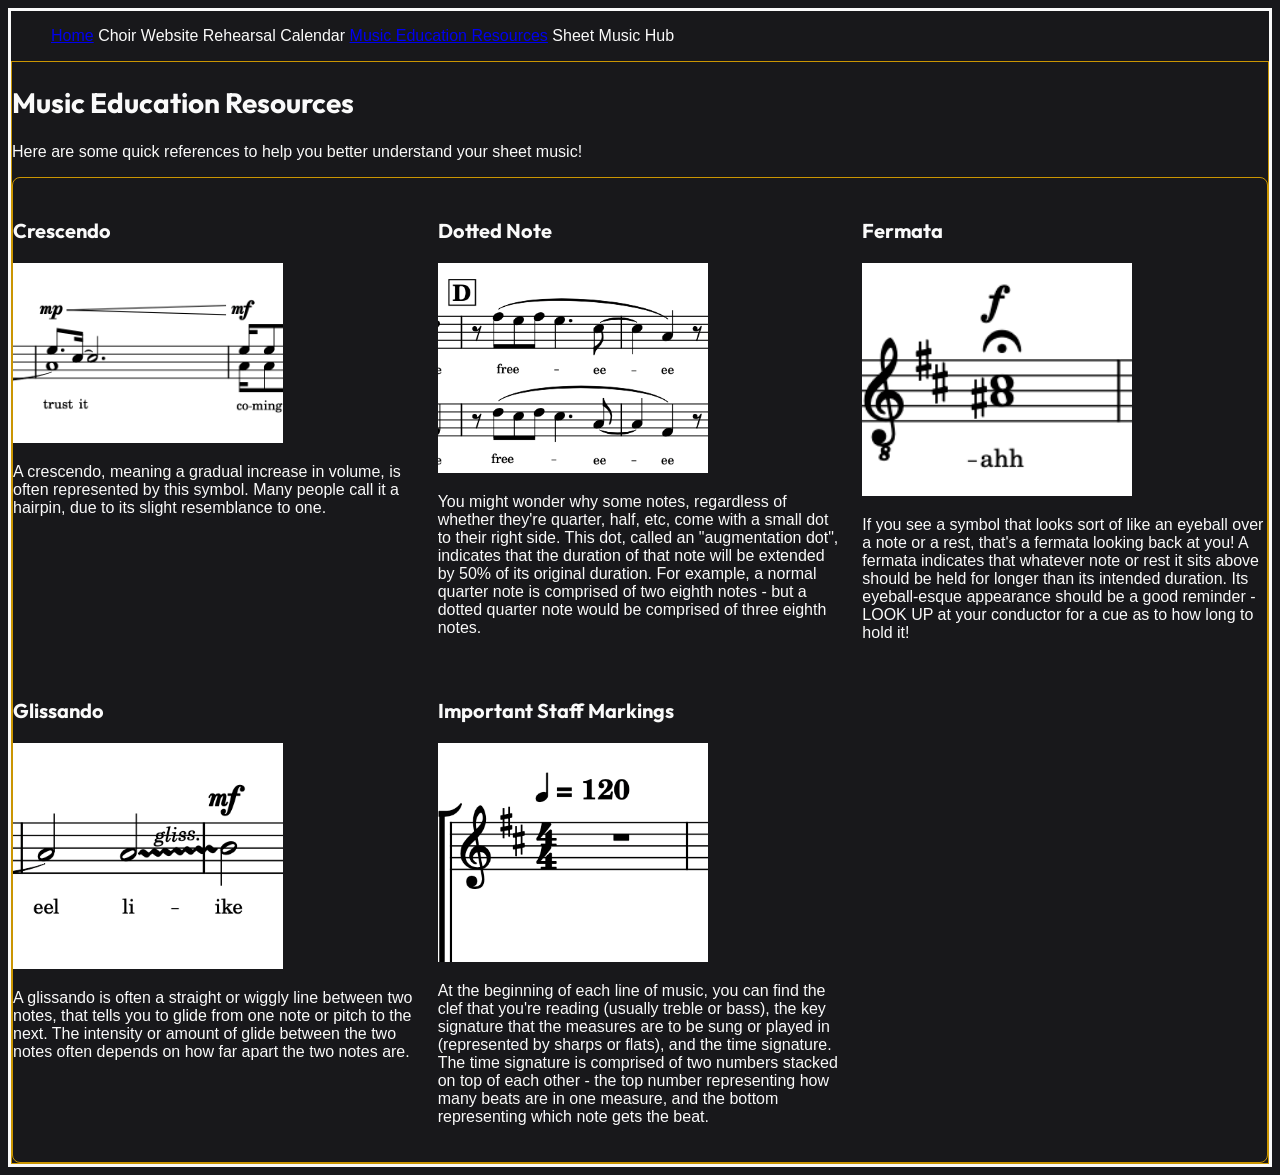
==== education.html @ f6a22a68 "Add repeating education elements using Javascript." ====
<!doctype html>
<html lang="en">
  <head>
    <meta charset="UTF-8" />
    <meta name="viewport" content="width=device-width, initial-scale=1.0" />
    <title>Music Education Resources</title>
    <link rel="stylesheet" href="style.css" />
    <link rel="stylesheet" href="https://fonts.googleapis.com/css?family=Outfit" />
    <script defer src="js/education.js"></script>
    <script defer src="js/script.js"></script>
  </head>
  <body>

    <header>
      <nav>
       <ul>
        <a href="index.html">Home</a>
        <a>Choir Website</a>
        <a>Rehearsal Calendar</a>
        <a href="education.html">Music Education Resources</a>
        <a>Sheet Music Hub</a>
       </ul>
      </nav>
    </header>

    <section id="dynamic-content">
      <h2>Music Education Resources</h2>
      <p>Here are some quick references to help you better understand your sheet music!</p>
      <div id="education-resources" class="item">
      </div>
    </section>
  </body>
</html>
---- style.css ----
/* === RESET === */
*,
*::before,
*::after {
  margin: 8;
  padding: 8;
  box-sizing: border-box;
}

/* START BELOW */
h1 {
font-family: Outfit, sans-serif;
font-size: 40px;
}
h2 {
font-family: Outfit, sans-serif;
font-size: 28px;
}
h3 {
font-family: Outfit, sans-serif;
font-size: 20px;
}
body {
font-family: Plus Jakarta Sans, sans-serif;
font-size: 16px;
background-color: #18181B;
color: #FAFAFA;
primary-color: #6240B2;
accent-color: #CA9502;
border-style: solid;

}
section {
  border: 1px solid #CA9502;
}

#education-resources {
  display: grid;
  grid-template-columns: repeat(auto-fit, minmax(300px, 1fr));
  gap: 20px;
  padding: 20px 0;
}

#education-resources img {
  width: 270px;
  height: auto;
}

.item {
  border: 1px solid #CA9502;
  padding: 16px;
  border-radius: 8px;
}
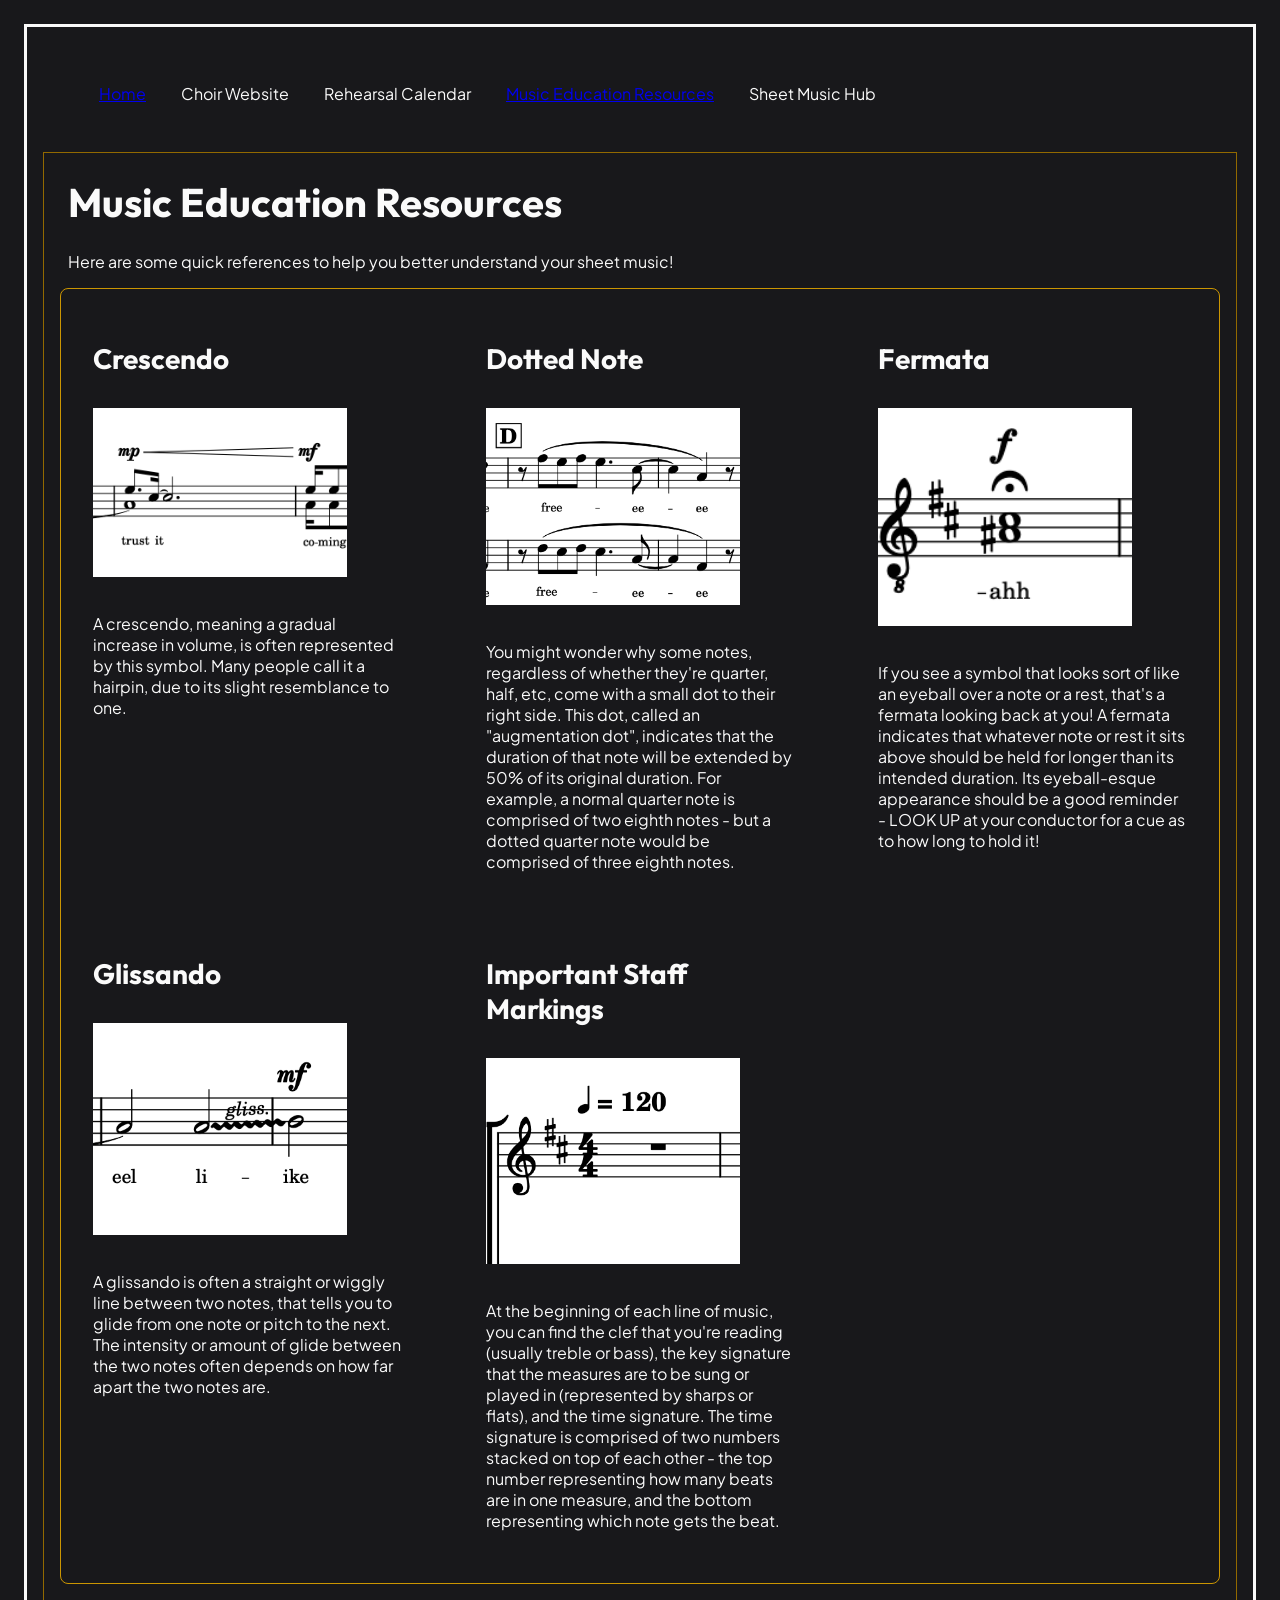
==== commit 74115355: "Fix font link, sections, margins. Not update." ====
--- a/education.html
+++ b/education.html
@@ -7,6 +7,7 @@
     <title>Music Education Resources</title>
     <link rel="stylesheet" href="style.css" />
     <link rel="stylesheet" href="https://fonts.googleapis.com/css?family=Outfit" />
+    <link rel="stylesheet" href="https://fonts.googleapis.com/css2?family=Plus+Jakarta+Sans" />
     <script defer src="js/education.js"></script>
     <script defer src="js/script.js"></script>
   </head>
@@ -25,7 +26,7 @@
     </header>
 
     <section id="dynamic-content">
-      <h2>Music Education Resources</h2>
+      <h1>Music Education Resources</h1>
       <p>Here are some quick references to help you better understand your sheet music!</p>
       <div id="education-resources" class="item">
       </div>
--- a/style.css
+++ b/style.css
@@ -2,12 +2,13 @@
 *,
 *::before,
 *::after {
-  margin: 8;
-  padding: 8;
+  margin: 8px;
+  padding: 8px;
   box-sizing: border-box;
 }
 
 /* START BELOW */
+
 h1 {
 font-family: Outfit, sans-serif;
 font-size: 40px;
@@ -26,12 +27,12 @@
 background-color: #18181B;
 color: #FAFAFA;
 primary-color: #6240B2;
-accent-color: #CA9502;
+accent-color: #926900;
 border-style: solid;
 
 }
 section {
-  border: 1px solid #CA9502;
+  border: 1px solid #926900;
 }
 
 #education-resources {
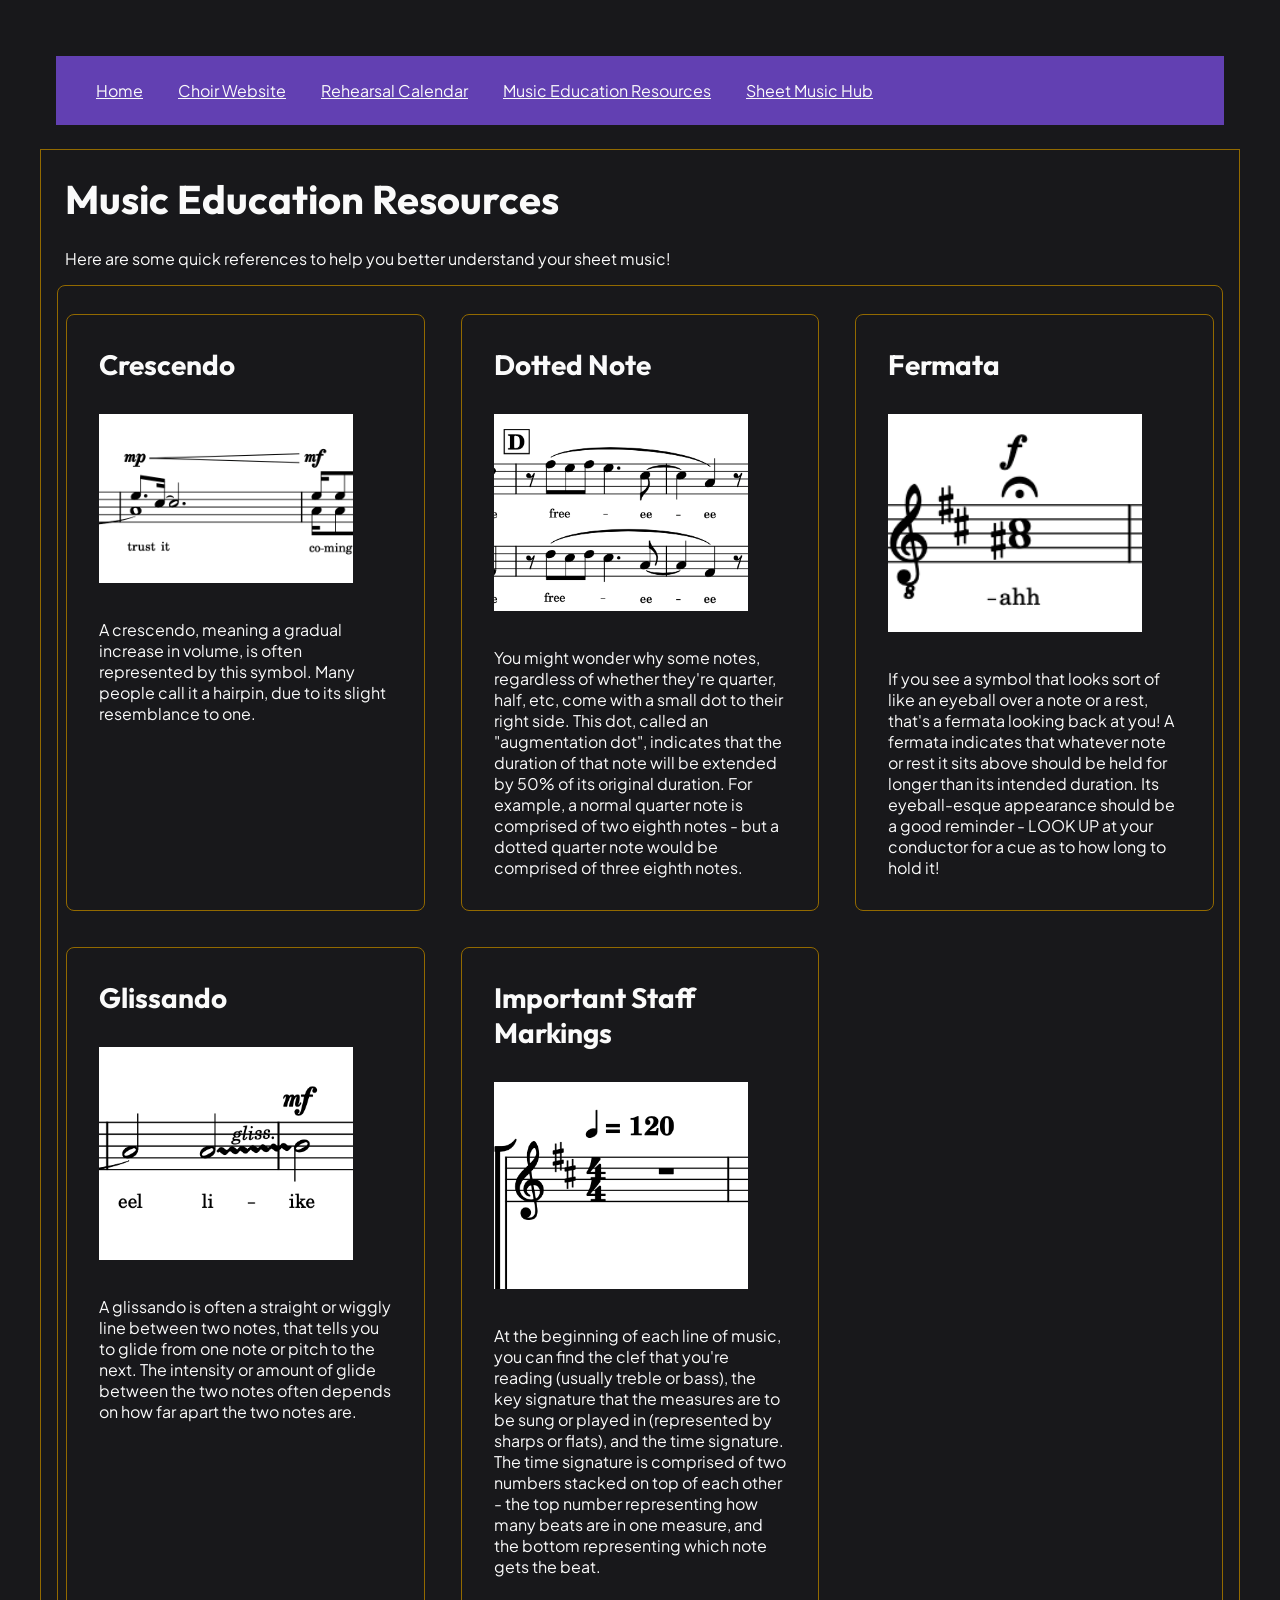
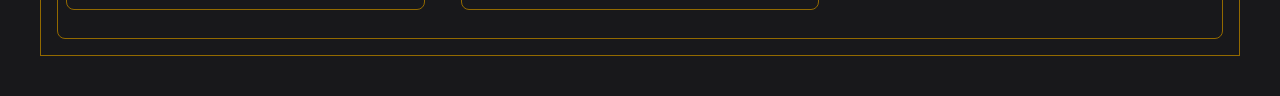
==== commit 0c6f0d9a: "Fixes from feedback, write Week 9 Plan" ====
--- a/education.html
+++ b/education.html
@@ -9,7 +9,6 @@
     <link rel="stylesheet" href="https://fonts.googleapis.com/css?family=Outfit" />
     <link rel="stylesheet" href="https://fonts.googleapis.com/css2?family=Plus+Jakarta+Sans" />
     <script defer src="js/education.js"></script>
-    <script defer src="js/script.js"></script>
   </head>
   <body>
 
@@ -17,10 +16,10 @@
       <nav>
        <ul>
         <a href="index.html">Home</a>
-        <a>Choir Website</a>
-        <a>Rehearsal Calendar</a>
+        <a href="#">Choir Website</a>
+        <a href="#">Rehearsal Calendar</a>
         <a href="education.html">Music Education Resources</a>
-        <a>Sheet Music Hub</a>
+        <a href="#">Sheet Music Hub</a>
        </ul>
       </nav>
     </header>
--- a/style.css
+++ b/style.css
@@ -1,3 +1,12 @@
+:root {
+  --primary-color: #6240b2;
+  --accent-color: #926900;
+  --background-color: #18181b;
+  --text-color: #fafafa;
+  --heading-font: "Outfit", sans-serif;
+  --body-font: "Plus Jakarta Sans", sans-serif;
+  --link-color: #fafafa;
+}
 /* === RESET === */
 *,
 *::before,
@@ -9,31 +18,53 @@
 
 /* START BELOW */
 
+nav{
+  background-color: var(--primary-color);
+  color: var(--text-color);
+  
+  display: flex;
+  justify-content: space-between;
+  align-items: right;
+  font-size: 16px;
+}
+
+a {
+    color: var(--link-color);
+}
 h1 {
-font-family: Outfit, sans-serif;
+font-family: var(--heading-font);
 font-size: 40px;
 }
 h2 {
-font-family: Outfit, sans-serif;
+font-family: var(--heading-font);
 font-size: 28px;
 }
 h3 {
-font-family: Outfit, sans-serif;
+font-family: var(--heading-font);
 font-size: 20px;
 }
 body {
-font-family: Plus Jakarta Sans, sans-serif;
+font-family: var(--body-font);
 font-size: 16px;
-background-color: #18181B;
-color: #FAFAFA;
-primary-color: #6240B2;
-accent-color: #926900;
-border-style: solid;
+background-color: var(--background-color);
+color: var(--text-color);
 
 }
 section {
-  border: 1px solid #926900;
+  border: 1px solid var(--accent-color);
 }
+
+
+
+/*Adding button characteristics*/
+button {
+  font-family: var(--body-font);
+  font-size: 16px;
+  background-color: var(--primary-color);
+  color: var(--text-color);
+  width: fit-content;
+}
+
 
 #education-resources {
   display: grid;
@@ -48,7 +79,77 @@
 }
 
 .item {
-  border: 1px solid #CA9502;
+  border: 1px solid var(--accent-color);
   padding: 16px;
   border-radius: 8px;
-}+}
+
+/* Style work on navbar to get the text looking more normal.
+*/
+.navbar {
+    display: flex;
+    justify-content: space-between;
+    align-items: center; 
+  }
+
+.navbar ul{
+  display: flex;
+  flex-direction: row;
+  width: auto;
+  flex-wrap: wrap
+}
+
+.navbar ul li {
+  list-style-type: none;
+}
+/* LAYOUT PLAN
+   Two-dimensional (gridding these):
+   - header/nav  → logo left, links right
+   - hero        → two rows, text left in top row and centered in bottom row
+   - self-study  → two columns, one narrower one on the left for the controls and options, and a wider one on right for sheet music
+
+   One-dimensional or fine as-is (leaving alone):
+   - cta         → centered stack
+*/
+/* Option A — columns by fraction */
+.page {
+  display: grid;
+  grid-template-columns: 1fr;
+  grid-template-rows: 1fr;
+  gap: 8px;
+}
+
+/* hero: keeping it simple to one single column, with buttons located underneath the heading and description.*/
+.hero {
+  display: grid;
+  grid-template-columns: 1fr;
+  grid-template-rows: auto auto auto;
+  gap: 16px;
+}
+
+.is-hidden {
+  display: none;
+}
+
+/* self-study: attempted to have one column for the selections on the left side, and the sheet music on the right taking up 2/3 of the page.*/
+/*BREAKPOINT: grid layout changes to expand sheet music when in mobile.
+/*UPDATE 11/6: Updated this to 4 columns in desktop to have a fwd and back button on either side of sheet music display
+/* Mobile first — the default */
+.self-study {
+  display: grid;
+  grid-template-columns: 1fr;
+  grid-template-rows: 1fr;
+  width: auto;
+  text-align: center;
+}
+
+/* Desktop — rearrange */
+@media (min-width: 768px) {
+  .self-study {
+      display: grid;
+  grid-template-columns: 2fr 1fr 3fr 1fr;
+  grid-template-rows: 1fr;
+  gap: 8px;
+  text-align: center;
+  }
+}
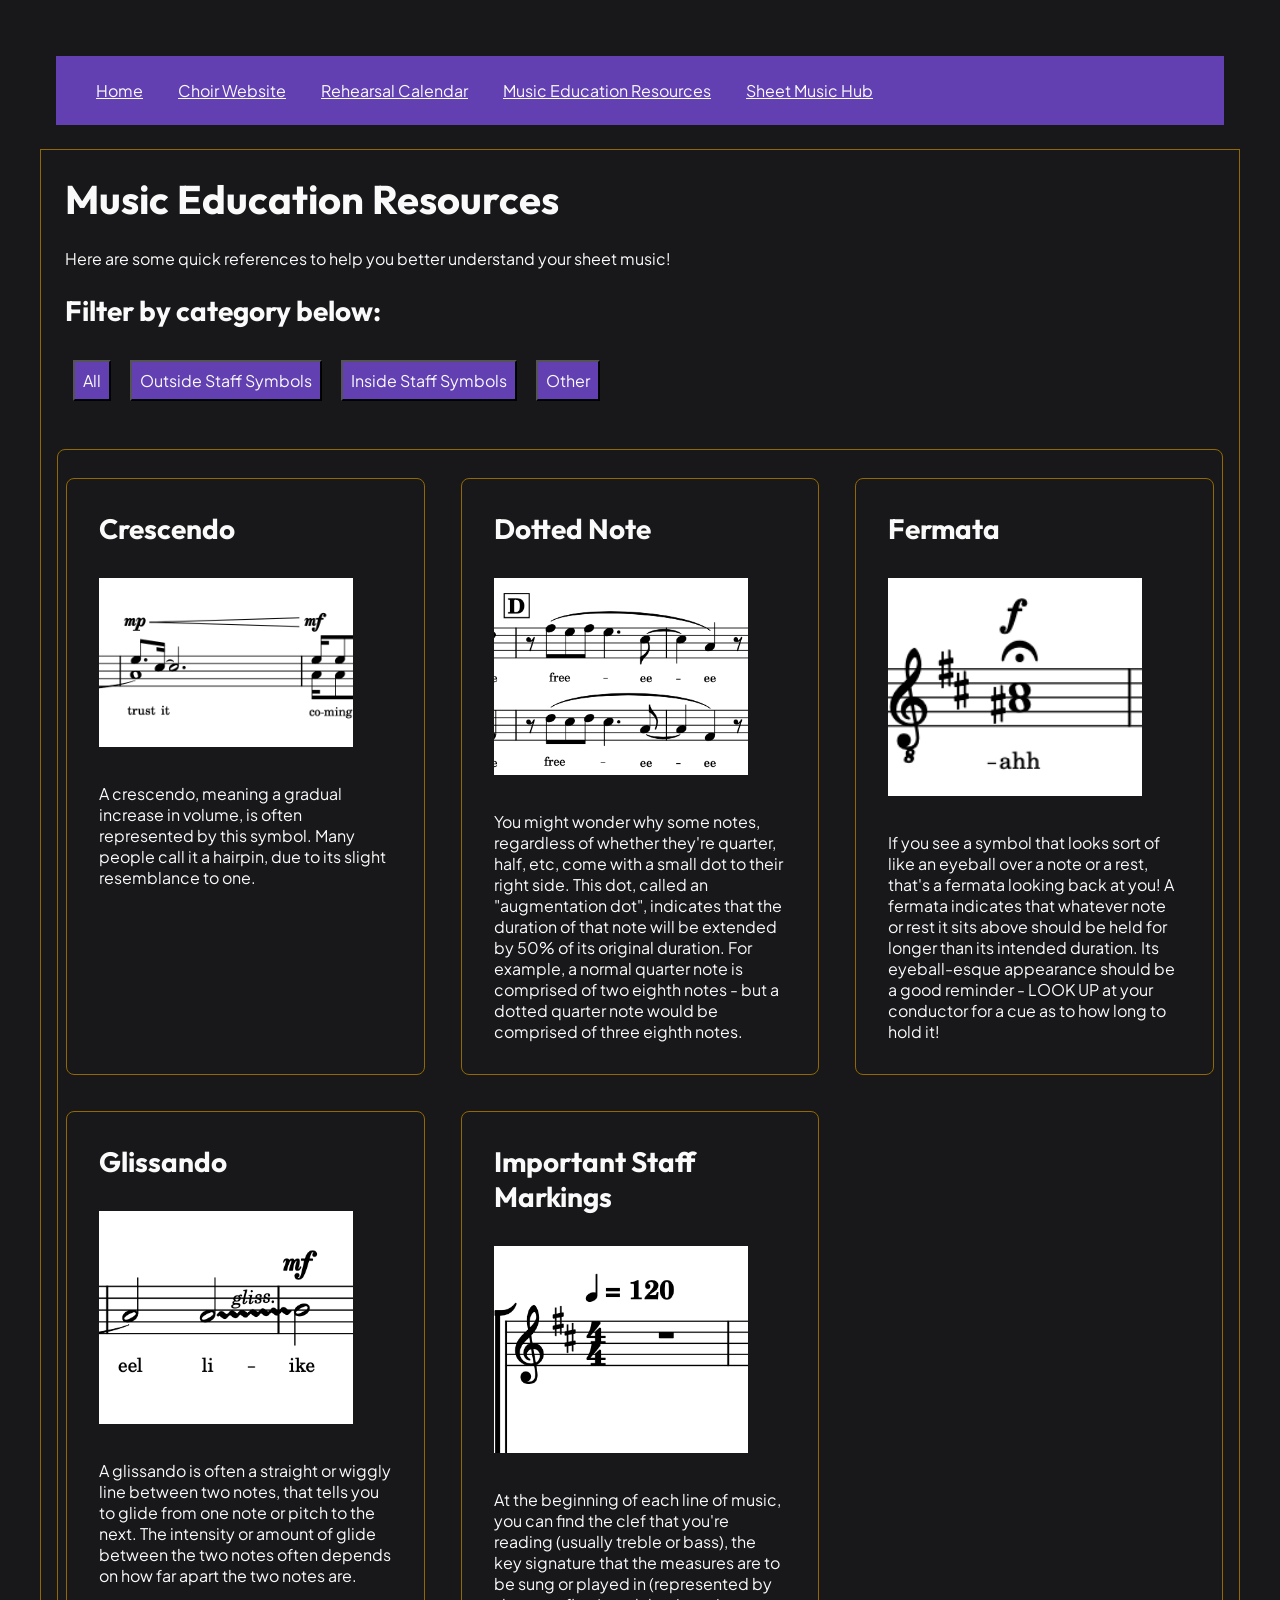
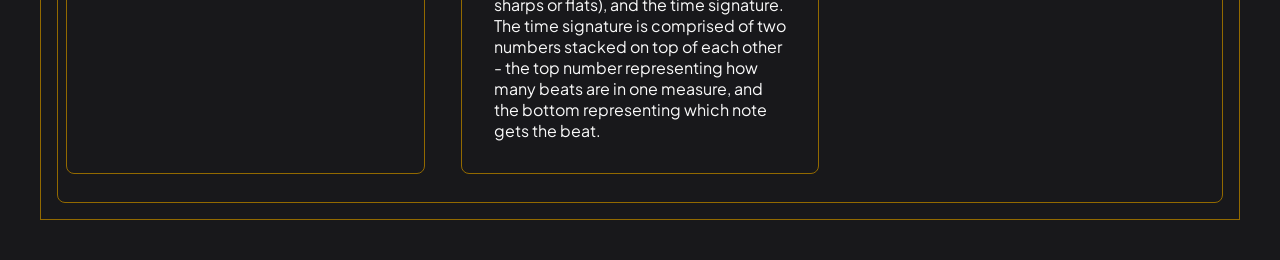
==== commit 0b70594d: "Change state in Music Education Resources" ====
--- a/education.html
+++ b/education.html
@@ -27,6 +27,16 @@
     <section id="dynamic-content">
       <h1>Music Education Resources</h1>
       <p>Here are some quick references to help you better understand your sheet music!</p>
+      <h2>Filter by category below:</h2>
+      <!--Filter mechanism starts here for HTML-->
+      <div id = "musicfilter" class = "filter">
+        <button id = "all" class = "filter-button" data-filter="all">All</button>
+        <button id = "outsidestaff" class = "filter-button" data-filter="outside">Outside Staff Symbols</button>
+        <button id = "insidestaff" class = "filter-button" data-filter="inside">Inside Staff Symbols</button>
+        <button id = "other" class = "filter-button" data-filter="other">Other</button>
+      </div>
+      <!-- text showing how many items out of total are showing up-->
+      <p id="showing" class="showing"></p>
       <div id="education-resources" class="item">
       </div>
     </section>
--- a/style.css
+++ b/style.css
@@ -131,6 +131,11 @@
   display: none;
 }
 
+button.is-selected {
+  background: #926900;
+  color: #fafafa;
+
+
 /* self-study: attempted to have one column for the selections on the left side, and the sheet music on the right taking up 2/3 of the page.*/
 /*BREAKPOINT: grid layout changes to expand sheet music when in mobile.
 /*UPDATE 11/6: Updated this to 4 columns in desktop to have a fwd and back button on either side of sheet music display
@@ -152,4 +157,4 @@
   gap: 8px;
   text-align: center;
   }
-}
+}
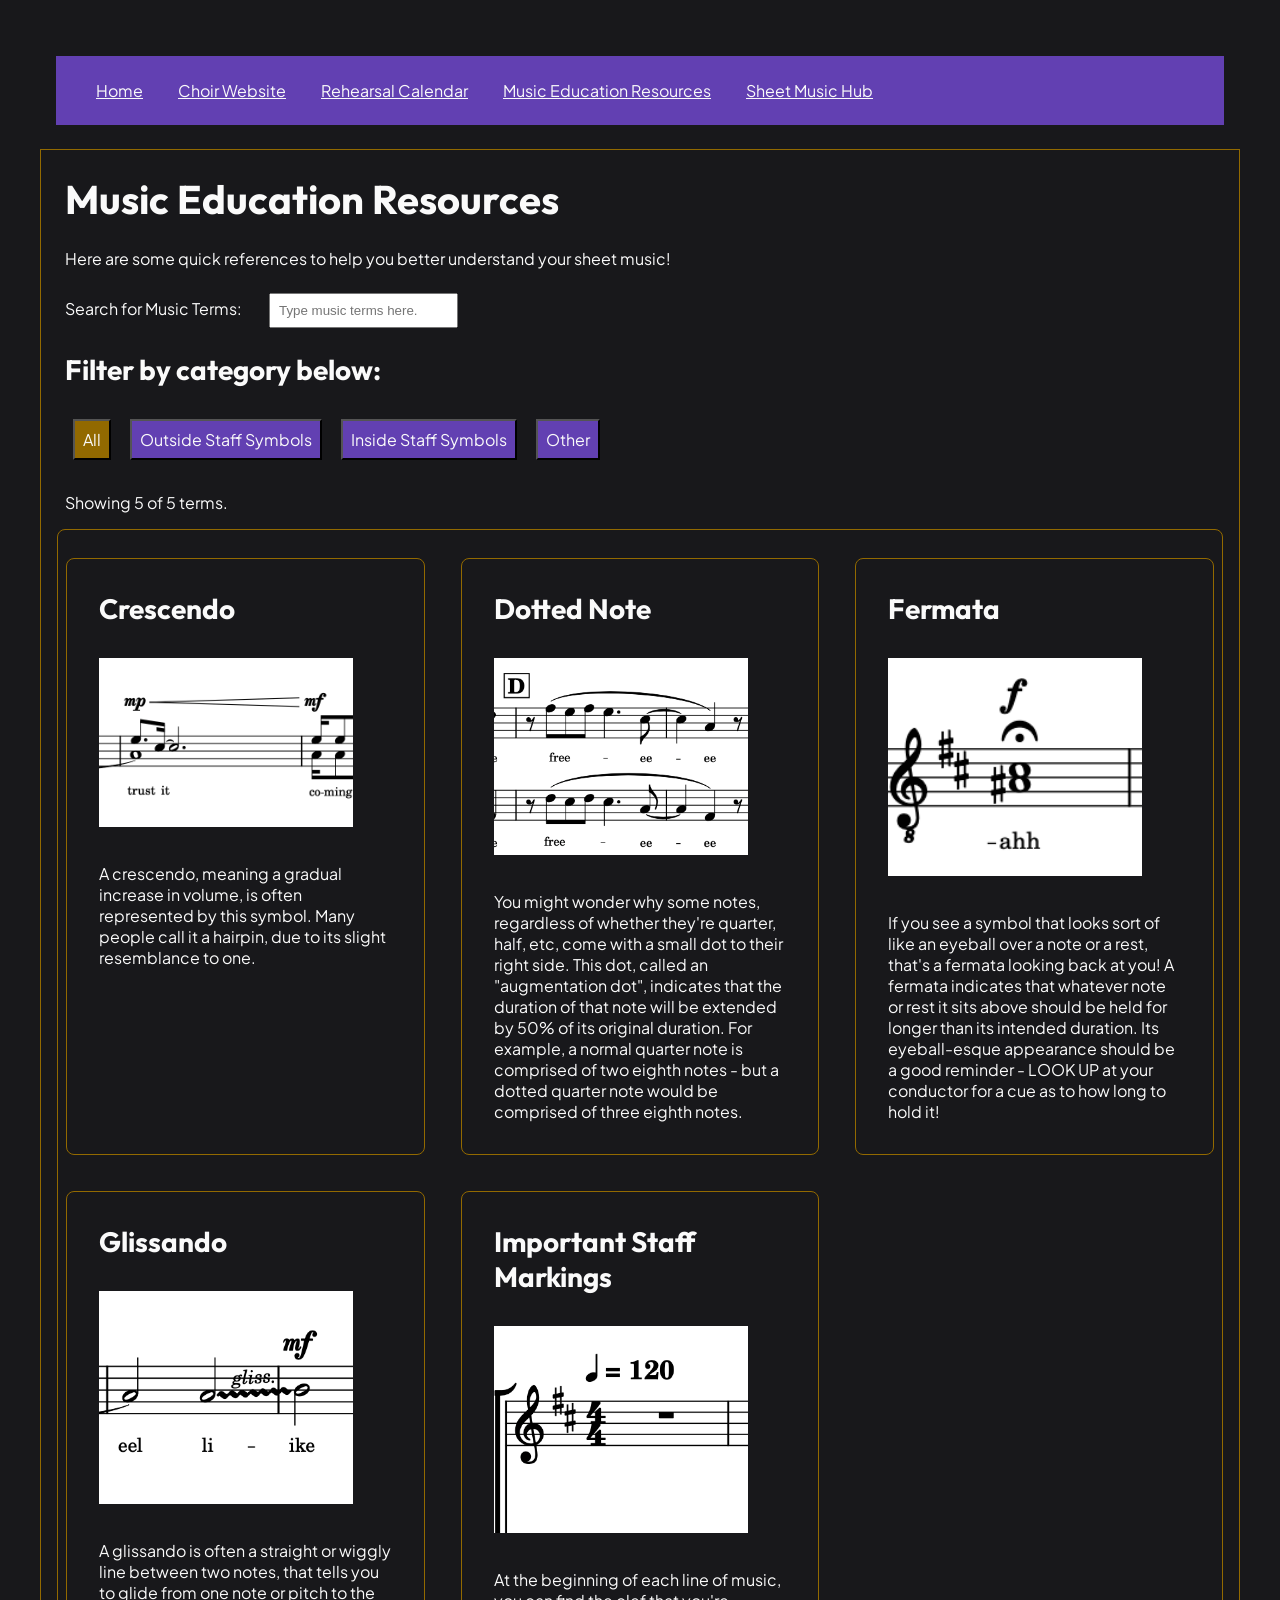
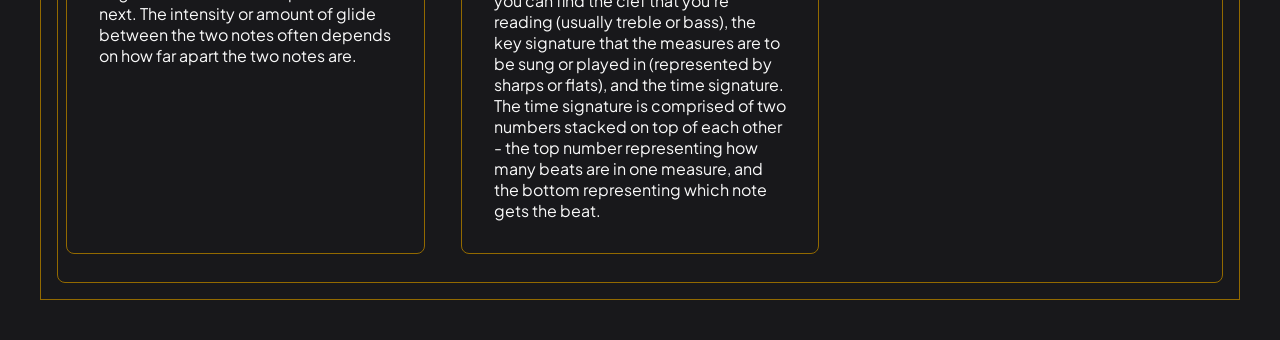
==== commit a21b54e5: "Added the event per step 3 (event listener)" ====
--- a/education.html
+++ b/education.html
@@ -27,6 +27,14 @@
     <section id="dynamic-content">
       <h1>Music Education Resources</h1>
       <p>Here are some quick references to help you better understand your sheet music!</p>
+      <!--Search text bar starts below:-->
+      <label for="search" class="search-label">Search for Music Terms:</label>
+      <input
+        type="search"
+        id="search"
+        class="search"
+        placeholder="Type music terms here."
+      />
       <h2>Filter by category below:</h2>
       <!--Filter mechanism starts here for HTML-->
       <div id = "musicfilter" class = "filter">
--- a/style.css
+++ b/style.css
@@ -131,10 +131,10 @@
   display: none;
 }
 
-button.is-selected {
+.is-selected {
   background: #926900;
   color: #fafafa;
-
+}
 
 /* self-study: attempted to have one column for the selections on the left side, and the sheet music on the right taking up 2/3 of the page.*/
 /*BREAKPOINT: grid layout changes to expand sheet music when in mobile.
